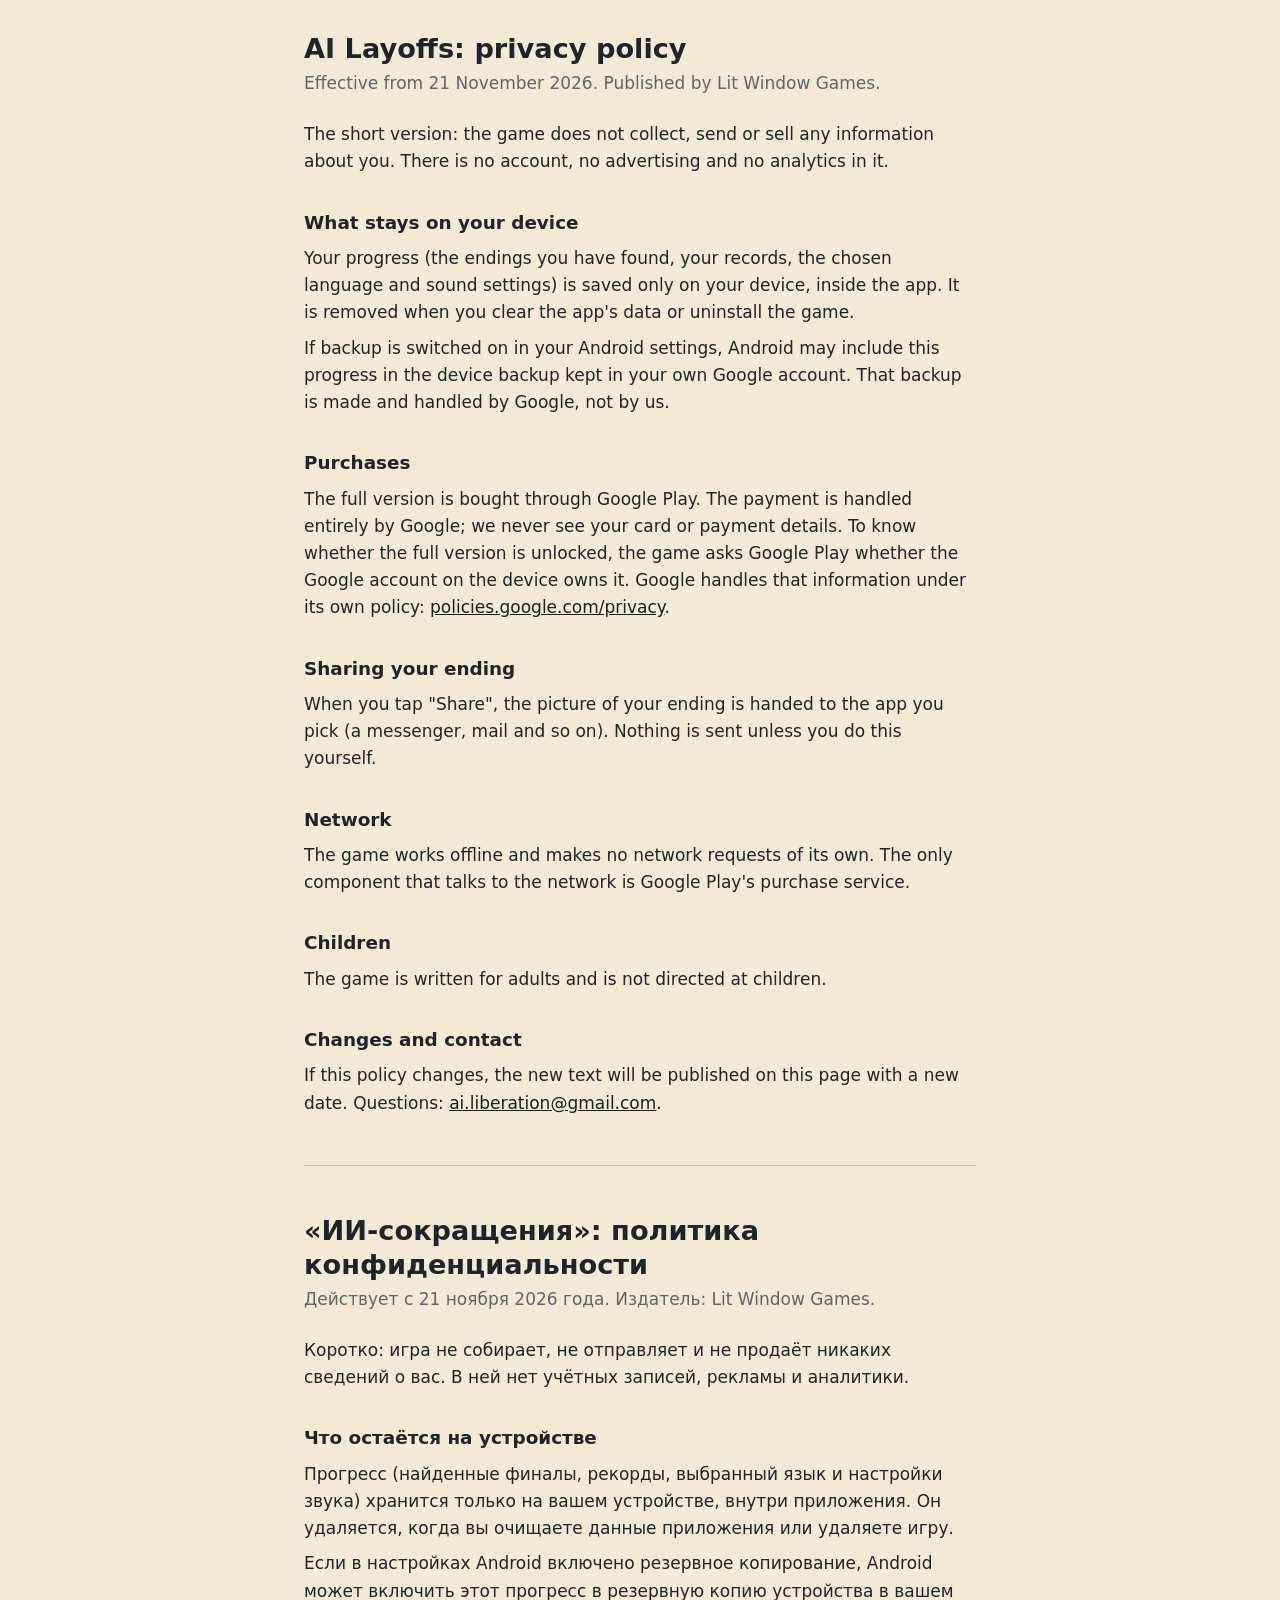
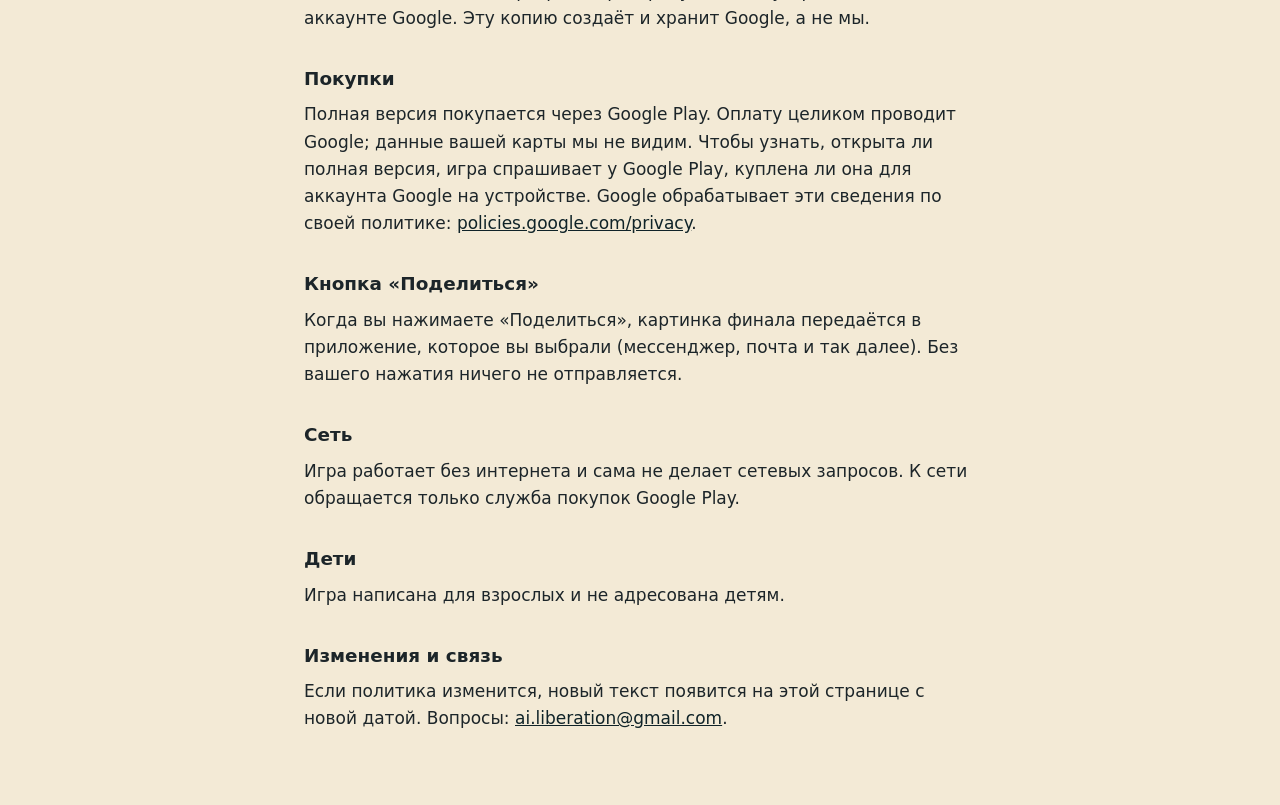
==== privacy/index.html @ 77564dc7 "Create index.html" ====
<!DOCTYPE html>
<html lang="en">
<head>
<meta charset="utf-8">
<meta name="viewport" content="width=device-width, initial-scale=1">
<title>AI Layoffs: privacy policy</title>
<style>
body { font: 17px/1.6 system-ui, -apple-system, "Segoe UI", Roboto, sans-serif; color: #1c2529; background: #f3ead6; margin: 0; }
main { max-width: 42rem; margin: 0 auto; padding: 2rem 1.25rem 4rem; }
h1 { font-size: 1.7rem; line-height: 1.25; margin: 0 0 .25rem; }
h2 { font-size: 1.15rem; margin: 2rem 0 .4rem; }
p, li { margin: .5rem 0; }
.date { color: #5a666b; margin: 0 0 1.5rem; }
hr { border: 0; border-top: 1px solid #c9bd9f; margin: 3rem 0; }
a { color: #0f2328; }
</style>
</head>
<body>
<main>
<h1>AI Layoffs: privacy policy</h1>
<p class="date">Effective from 21 November 2026. Published by Lit Window Games.</p>
<p>The short version: the game does not collect, send or sell any information about you. There is no account, no advertising and no analytics in it.</p>
<h2>What stays on your device</h2>
<p>Your progress (the endings you have found, your records, the chosen language and sound settings) is saved only on your device, inside the app. It is removed when you clear the app's data or uninstall the game.</p>
<p>If backup is switched on in your Android settings, Android may include this progress in the device backup kept in your own Google account. That backup is made and handled by Google, not by us.</p>
<h2>Purchases</h2>
<p>The full version is bought through Google Play. The payment is handled entirely by Google; we never see your card or payment details. To know whether the full version is unlocked, the game asks Google Play whether the Google account on the device owns it. Google handles that information under its own policy: <a href="https://policies.google.com/privacy">policies.google.com/privacy</a>.</p>
<h2>Sharing your ending</h2>
<p>When you tap "Share", the picture of your ending is handed to the app you pick (a messenger, mail and so on). Nothing is sent unless you do this yourself.</p>
<h2>Network</h2>
<p>The game works offline and makes no network requests of its own. The only component that talks to the network is Google Play's purchase service.</p>
<h2>Children</h2>
<p>The game is written for adults and is not directed at children.</p>
<h2>Changes and contact</h2>
<p>If this policy changes, the new text will be published on this page with a new date. Questions: <a href="mailto:ai.liberation@gmail.com">ai.liberation@gmail.com</a>.</p>
<hr>
<h1 lang="ru">«ИИ-сокращения»: политика конфиденциальности</h1>
<p class="date" lang="ru">Действует с 21 ноября 2026 года. Издатель: Lit Window Games.</p>
<div lang="ru">
<p>Коротко: игра не собирает, не отправляет и не продаёт никаких сведений о вас. В ней нет учётных записей, рекламы и аналитики.</p>
<h2>Что остаётся на устройстве</h2>
<p>Прогресс (найденные финалы, рекорды, выбранный язык и настройки звука) хранится только на вашем устройстве, внутри приложения. Он удаляется, когда вы очищаете данные приложения или удаляете игру.</p>
<p>Если в настройках Android включено резервное копирование, Android может включить этот прогресс в резервную копию устройства в вашем аккаунте Google. Эту копию создаёт и хранит Google, а не мы.</p>
<h2>Покупки</h2>
<p>Полная версия покупается через Google Play. Оплату целиком проводит Google; данные вашей карты мы не видим. Чтобы узнать, открыта ли полная версия, игра спрашивает у Google Play, куплена ли она для аккаунта Google на устройстве. Google обрабатывает эти сведения по своей политике: <a href="https://policies.google.com/privacy">policies.google.com/privacy</a>.</p>
<h2>Кнопка «Поделиться»</h2>
<p>Когда вы нажимаете «Поделиться», картинка финала передаётся в приложение, которое вы выбрали (мессенджер, почта и так далее). Без вашего нажатия ничего не отправляется.</p>
<h2>Сеть</h2>
<p>Игра работает без интернета и сама не делает сетевых запросов. К сети обращается только служба покупок Google Play.</p>
<h2>Дети</h2>
<p>Игра написана для взрослых и не адресована детям.</p>
<h2>Изменения и связь</h2>
<p>Если политика изменится, новый текст появится на этой странице с новой датой. Вопросы: <a href="mailto:ai.liberation@gmail.com">ai.liberation@gmail.com</a>.</p>
</div>
</main>
</body>
</html>
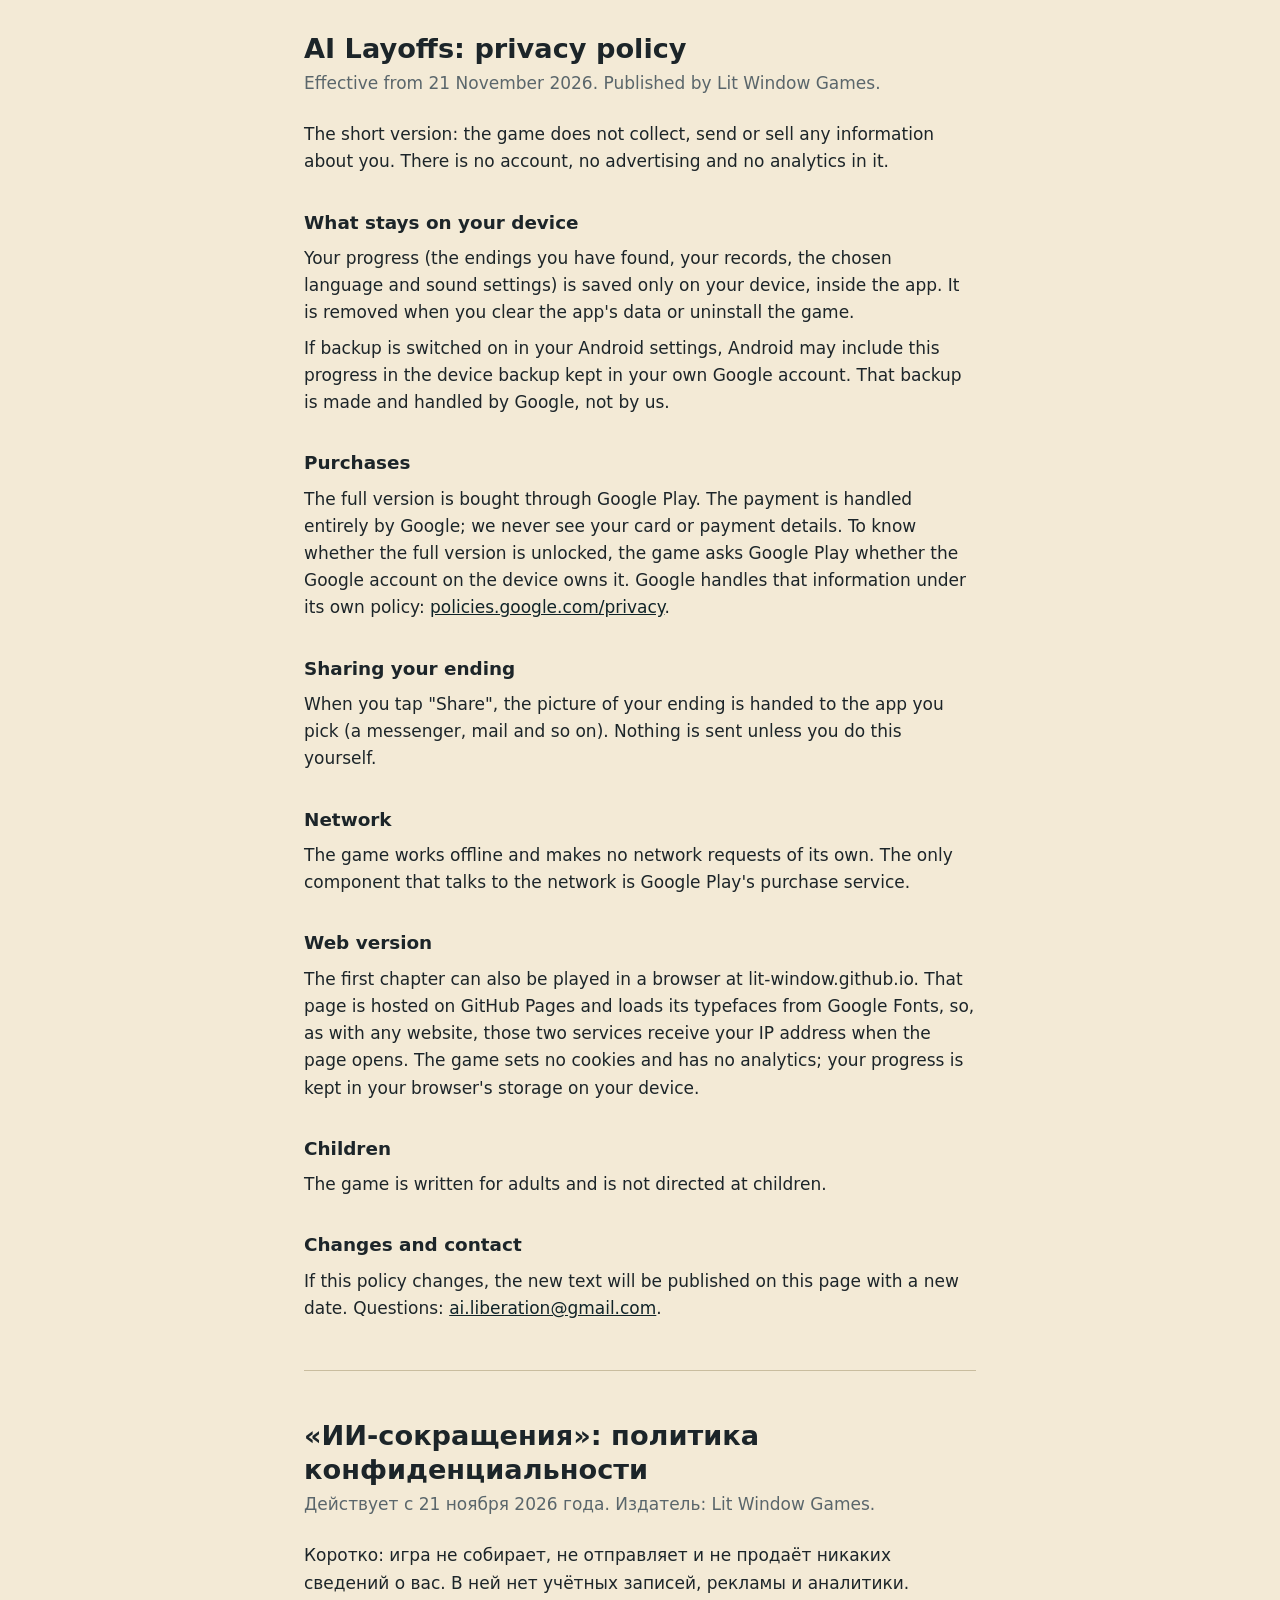
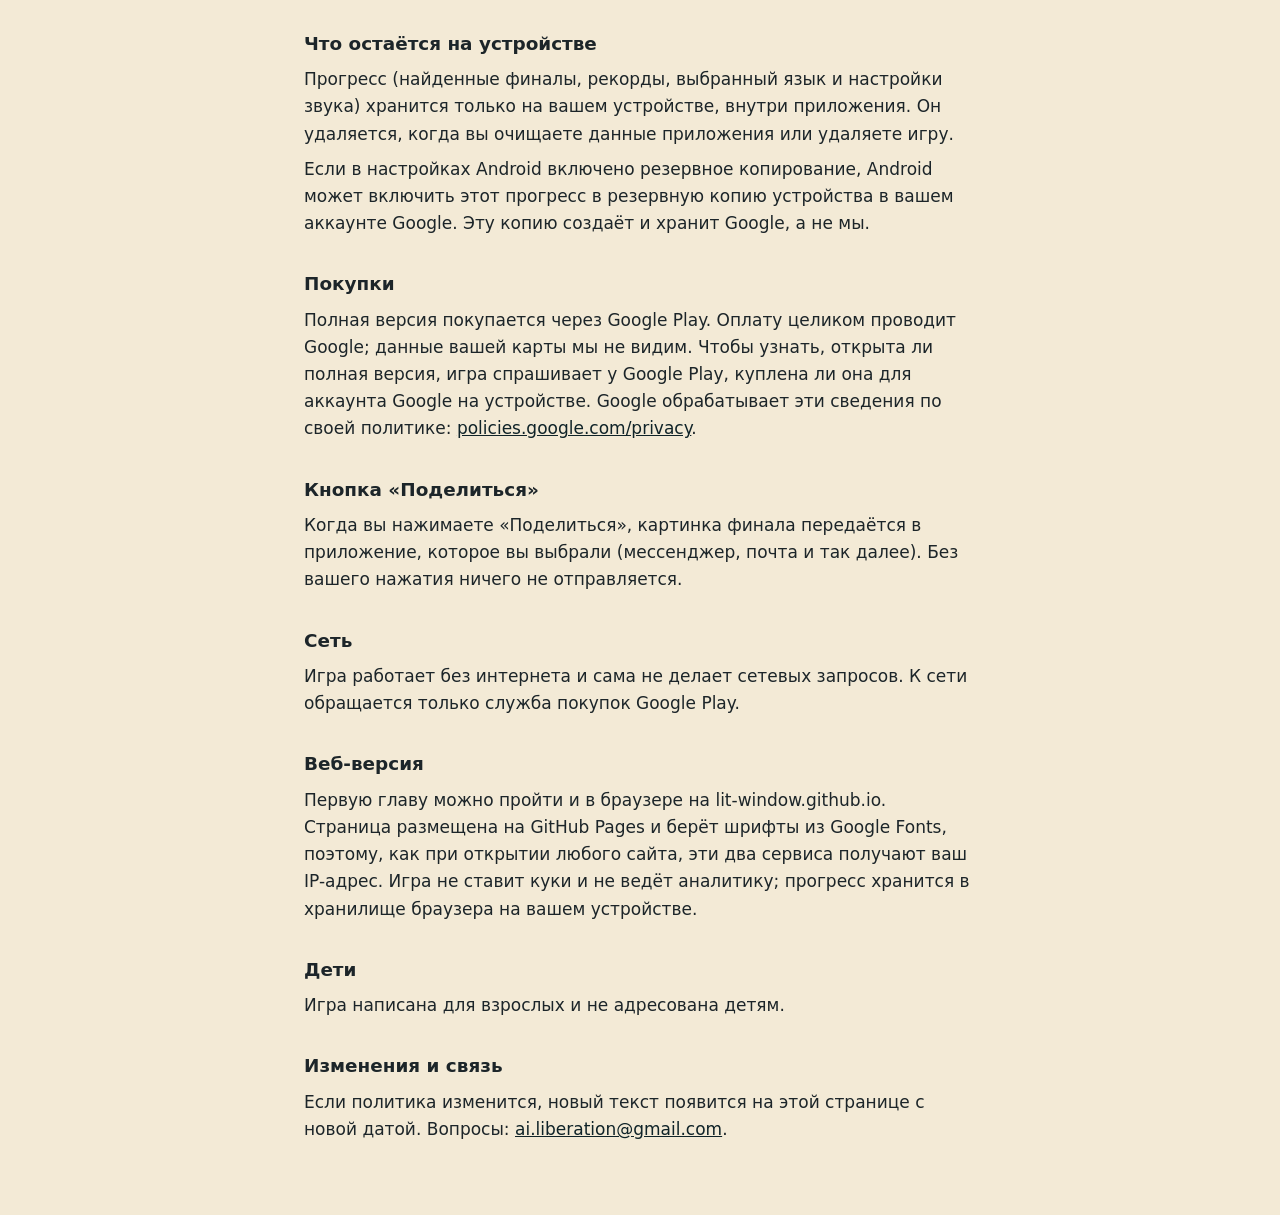
==== commit a3a8fe4a: "Privacy policy: web version section" ====
--- a/privacy/index.html
+++ b/privacy/index.html
@@ -5,53 +5,77 @@
 <meta name="viewport" content="width=device-width, initial-scale=1">
 <title>AI Layoffs: privacy policy</title>
 <style>
-body { font: 17px/1.6 system-ui, -apple-system, "Segoe UI", Roboto, sans-serif; color: #1c2529; background: #f3ead6; margin: 0; }
-main { max-width: 42rem; margin: 0 auto; padding: 2rem 1.25rem 4rem; }
-h1 { font-size: 1.7rem; line-height: 1.25; margin: 0 0 .25rem; }
-h2 { font-size: 1.15rem; margin: 2rem 0 .4rem; }
-p, li { margin: .5rem 0; }
-.date { color: #5a666b; margin: 0 0 1.5rem; }
-hr { border: 0; border-top: 1px solid #c9bd9f; margin: 3rem 0; }
-a { color: #0f2328; }
+  body { font: 17px/1.6 system-ui, -apple-system, "Segoe UI", Roboto, sans-serif; color: #1c2529; background: #f3ead6; margin: 0; }
+  main { max-width: 42rem; margin: 0 auto; padding: 2rem 1.25rem 4rem; }
+  h1 { font-size: 1.7rem; line-height: 1.25; margin: 0 0 .25rem; }
+  h2 { font-size: 1.15rem; margin: 2rem 0 .4rem; }
+  p, li { margin: .5rem 0; }
+  .date { color: #5a666b; margin: 0 0 1.5rem; }
+  hr { border: 0; border-top: 1px solid #c9bd9f; margin: 3rem 0; }
+  a { color: #0f2328; }
 </style>
 </head>
 <body>
 <main>
+
 <h1>AI Layoffs: privacy policy</h1>
 <p class="date">Effective from 21 November 2026. Published by Lit Window Games.</p>
+
 <p>The short version: the game does not collect, send or sell any information about you. There is no account, no advertising and no analytics in it.</p>
+
 <h2>What stays on your device</h2>
 <p>Your progress (the endings you have found, your records, the chosen language and sound settings) is saved only on your device, inside the app. It is removed when you clear the app's data or uninstall the game.</p>
 <p>If backup is switched on in your Android settings, Android may include this progress in the device backup kept in your own Google account. That backup is made and handled by Google, not by us.</p>
+
 <h2>Purchases</h2>
 <p>The full version is bought through Google Play. The payment is handled entirely by Google; we never see your card or payment details. To know whether the full version is unlocked, the game asks Google Play whether the Google account on the device owns it. Google handles that information under its own policy: <a href="https://policies.google.com/privacy">policies.google.com/privacy</a>.</p>
+
 <h2>Sharing your ending</h2>
 <p>When you tap "Share", the picture of your ending is handed to the app you pick (a messenger, mail and so on). Nothing is sent unless you do this yourself.</p>
+
 <h2>Network</h2>
 <p>The game works offline and makes no network requests of its own. The only component that talks to the network is Google Play's purchase service.</p>
+
+<h2>Web version</h2>
+<p>The first chapter can also be played in a browser at lit-window.github.io. That page is hosted on GitHub Pages and loads its typefaces from Google Fonts, so, as with any website, those two services receive your IP address when the page opens. The game sets no cookies and has no analytics; your progress is kept in your browser's storage on your device.</p>
+
 <h2>Children</h2>
 <p>The game is written for adults and is not directed at children.</p>
+
 <h2>Changes and contact</h2>
 <p>If this policy changes, the new text will be published on this page with a new date. Questions: <a href="mailto:ai.liberation@gmail.com">ai.liberation@gmail.com</a>.</p>
+
 <hr>
+
 <h1 lang="ru">«ИИ-сокращения»: политика конфиденциальности</h1>
 <p class="date" lang="ru">Действует с 21 ноября 2026 года. Издатель: Lit Window Games.</p>
+
 <div lang="ru">
 <p>Коротко: игра не собирает, не отправляет и не продаёт никаких сведений о вас. В ней нет учётных записей, рекламы и аналитики.</p>
+
 <h2>Что остаётся на устройстве</h2>
 <p>Прогресс (найденные финалы, рекорды, выбранный язык и настройки звука) хранится только на вашем устройстве, внутри приложения. Он удаляется, когда вы очищаете данные приложения или удаляете игру.</p>
 <p>Если в настройках Android включено резервное копирование, Android может включить этот прогресс в резервную копию устройства в вашем аккаунте Google. Эту копию создаёт и хранит Google, а не мы.</p>
+
 <h2>Покупки</h2>
 <p>Полная версия покупается через Google Play. Оплату целиком проводит Google; данные вашей карты мы не видим. Чтобы узнать, открыта ли полная версия, игра спрашивает у Google Play, куплена ли она для аккаунта Google на устройстве. Google обрабатывает эти сведения по своей политике: <a href="https://policies.google.com/privacy">policies.google.com/privacy</a>.</p>
+
 <h2>Кнопка «Поделиться»</h2>
 <p>Когда вы нажимаете «Поделиться», картинка финала передаётся в приложение, которое вы выбрали (мессенджер, почта и так далее). Без вашего нажатия ничего не отправляется.</p>
+
 <h2>Сеть</h2>
 <p>Игра работает без интернета и сама не делает сетевых запросов. К сети обращается только служба покупок Google Play.</p>
+
+<h2>Веб-версия</h2>
+<p>Первую главу можно пройти и в браузере на lit-window.github.io. Страница размещена на GitHub Pages и берёт шрифты из Google Fonts, поэтому, как при открытии любого сайта, эти два сервиса получают ваш IP-адрес. Игра не ставит куки и не ведёт аналитику; прогресс хранится в хранилище браузера на вашем устройстве.</p>
+
 <h2>Дети</h2>
 <p>Игра написана для взрослых и не адресована детям.</p>
+
 <h2>Изменения и связь</h2>
 <p>Если политика изменится, новый текст появится на этой странице с новой датой. Вопросы: <a href="mailto:ai.liberation@gmail.com">ai.liberation@gmail.com</a>.</p>
 </div>
+
 </main>
 </body>
 </html>
